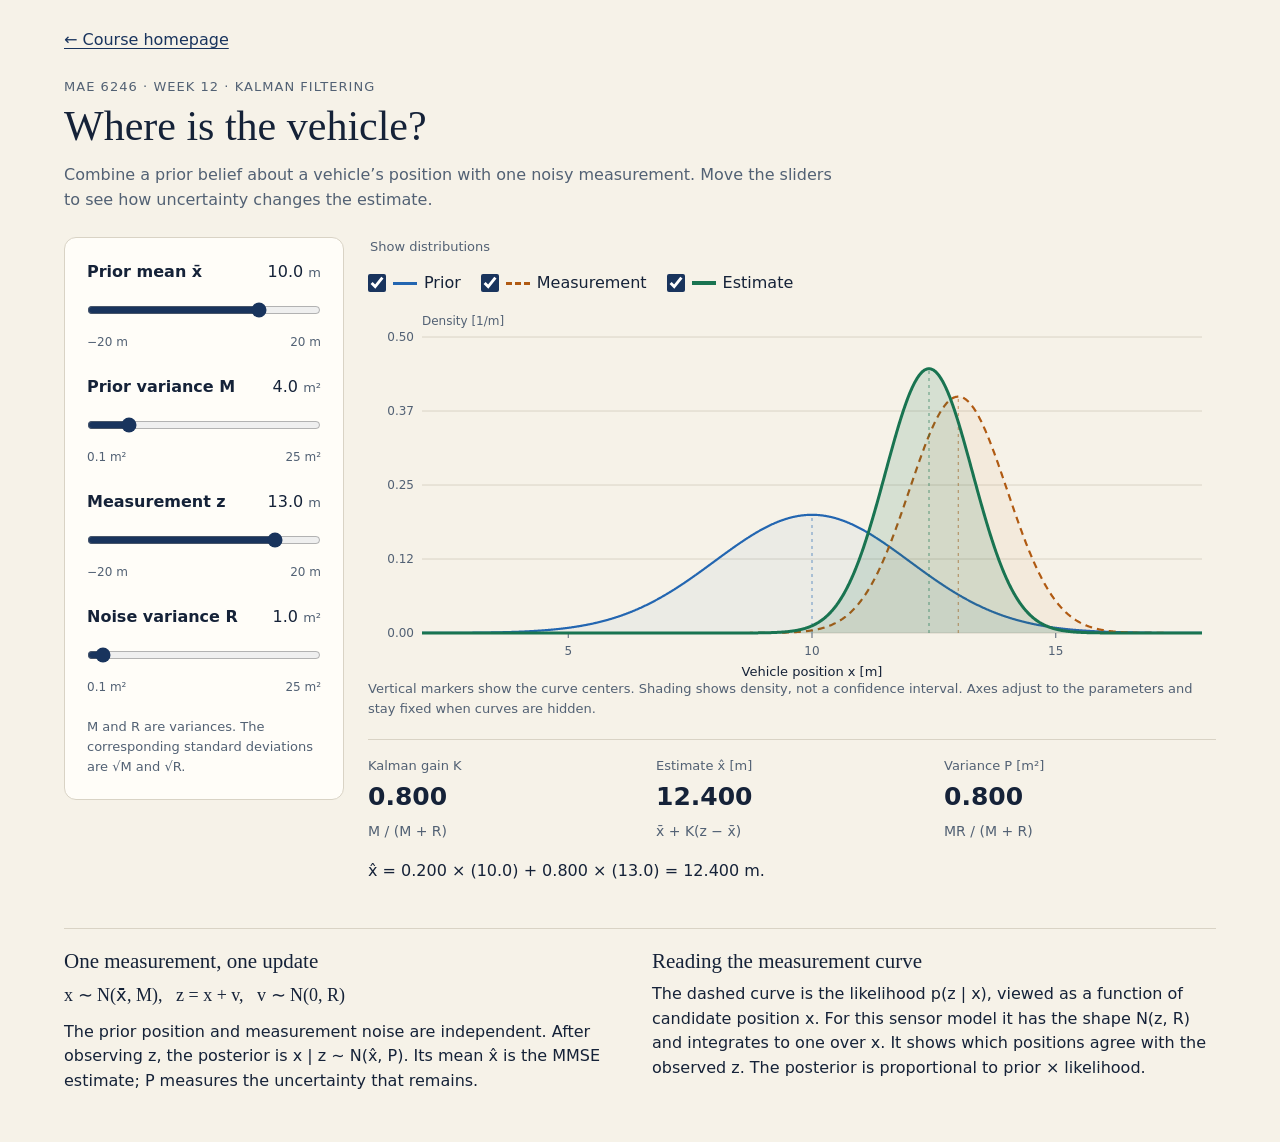
==== public/demos/gaussian-position.html @ 93001747 "Add interactive Gaussian position estimation demo for Week 12" ====
<!doctype html>
<html lang="en">
<head>
  <meta charset="utf-8">
  <meta name="viewport" content="width=device-width, initial-scale=1">
  <title>1D Position Estimation · MAE 6246</title>
  <meta name="description" content="Explore how a Gaussian prior and a noisy position measurement combine into an MMSE estimate.">
  <style>
    :root { color-scheme: light; --ink:#152238; --muted:#526174; --navy:#19345d; --paper:#fffdf8; --cream:#f6f2e8; --line:#d9d3c5; --prior:#2366b1; --measurement:#b05a12; --posterior:#197451; }
    * { box-sizing:border-box; }
    body { margin:0; background:var(--cream); color:var(--ink); font:16px/1.55 system-ui,-apple-system,"Segoe UI",sans-serif; }
    main { max-width:1200px; margin:auto; padding:28px 24px 48px; }
    a { color:var(--navy); text-underline-offset:3px; }
    .eyebrow { margin:24px 0 4px; color:var(--muted); font-size:13px; letter-spacing:.08em; text-transform:uppercase; }
    h1 { font:normal clamp(28px,4vw,42px)/1.2 Georgia,serif; margin:0 0 12px; }
    .intro { margin:0 0 24px; max-width:780px; color:var(--muted); }
    .workspace { display:grid; grid-template-columns:280px minmax(0,1fr); gap:24px; align-items:start; }
    .controls { background:var(--paper); border:1px solid var(--line); border-radius:12px; padding:22px; }
    .control + .control { margin-top:24px; }
    .label-row { display:flex; align-items:baseline; justify-content:space-between; gap:12px; }
    label { cursor:pointer; }
    .label-row label { font-weight:600; }
    output, .number { font-variant-numeric:tabular-nums; }
    .units { color:var(--muted); font-size:13px; }
    input[type=range] { width:100%; margin:10px 0 0; accent-color:var(--navy); min-height:30px; cursor:pointer; }
    .limits { display:flex; justify-content:space-between; color:var(--muted); font-size:12px; }
    .variance-note { margin:20px 0 0; color:var(--muted); font-size:13px; }
    .visual { min-width:0; }
    fieldset { border:0; padding:0; margin:0; }
    legend { font-size:13px; color:var(--muted); margin-bottom:8px; }
    .toggles { display:flex; flex-wrap:wrap; gap:8px 20px; }
    .toggle { display:flex; gap:7px; align-items:center; min-height:36px; }
    input[type=checkbox] { width:18px; height:18px; margin:0; accent-color:var(--navy); }
    .swatch { width:24px; border-top:3px solid var(--prior); }
    .swatch.measurement { border-color:var(--measurement); border-top-style:dashed; }
    .swatch.posterior { border-color:var(--posterior); border-top-width:4px; }
    #plot { display:block; width:100%; height:370px; margin-top:8px; overflow:visible; }
    .caption { color:var(--muted); font-size:13px; margin:0 0 20px; }
    .results { display:grid; grid-template-columns:repeat(3,minmax(0,1fr)); border-top:1px solid var(--line); padding-top:16px; gap:16px; }
    .result-label { color:var(--muted); font-size:13px; }
    .result-value { font-size:25px; font-weight:600; margin-top:2px; }
    .formula { color:var(--muted); font-size:14px; margin-top:4px; }
    .explanation { border-top:1px solid var(--line); margin-top:28px; padding-top:20px; display:grid; grid-template-columns:1fr 1fr; gap:24px; }
    .explanation h2 { font:normal 21px Georgia,serif; margin:0 0 8px; }
    .explanation p { margin:0; }
    .equation { font-family:Georgia,serif; font-size:18px; margin-bottom:10px !important; }
    #update { margin-top:16px; }
    .visually-hidden { position:absolute; width:1px; height:1px; padding:0; margin:-1px; overflow:hidden; clip:rect(0,0,0,0); white-space:nowrap; border:0; }
    @media(max-width:760px) {
      main { padding:20px 16px 32px; }
      .workspace { grid-template-columns:1fr; gap:20px; }
      .controls { display:grid; grid-template-columns:1fr 1fr; gap:20px; padding:16px; }
      .control + .control { margin:0; }
      .variance-note { grid-column:1/-1; margin:0; }
      .explanation { grid-template-columns:1fr; }
      #plot { height:320px; }
      .result-value { font-size:22px; }
    }
    @media(max-width:390px) { .controls { grid-template-columns:1fr; } .results { gap:8px; } .formula { font-size:12px; } }
  </style>
</head>
<body>
<main>
  <a href="../index.html#week12">← Course homepage</a>
  <p class="eyebrow">MAE 6246 · Week 12 · Kalman filtering</p>
  <h1>Where is the vehicle?</h1>
  <p class="intro">Combine a prior belief about a vehicle’s position with one noisy measurement. Move the sliders to see how uncertainty changes the estimate.</p>
  <div class="workspace">
    <section class="controls" aria-label="Prior and measurement parameters">
      <div class="control">
        <div class="label-row"><label for="mean">Prior mean x̄</label><span><output id="mean-value" for="mean">10.0</output> <span class="units">m</span></span></div>
        <input id="mean" type="range" min="-20" max="20" step="0.1" value="10">
        <div class="limits"><span>−20 m</span><span>20 m</span></div>
      </div>
      <div class="control">
        <div class="label-row"><label for="M">Prior variance M</label><span><output id="M-value" for="M">4.0</output> <span class="units">m²</span></span></div>
        <input id="M" type="range" min="0.1" max="25" step="0.1" value="4">
        <div class="limits"><span>0.1 m²</span><span>25 m²</span></div>
      </div>
      <div class="control">
        <div class="label-row"><label for="z">Measurement z</label><span><output id="z-value" for="z">13.0</output> <span class="units">m</span></span></div>
        <input id="z" type="range" min="-20" max="20" step="0.1" value="13">
        <div class="limits"><span>−20 m</span><span>20 m</span></div>
      </div>
      <div class="control">
        <div class="label-row"><label for="R">Noise variance R</label><span><output id="R-value" for="R">1.0</output> <span class="units">m²</span></span></div>
        <input id="R" type="range" min="0.1" max="25" step="0.1" value="1">
        <div class="limits"><span>0.1 m²</span><span>25 m²</span></div>
      </div>
      <p class="variance-note">M and R are variances. The corresponding standard deviations are √M and √R.</p>
    </section>
    <section class="visual" aria-label="Position distributions and estimate">
      <fieldset>
        <legend>Show distributions</legend>
        <div class="toggles">
          <label class="toggle"><input type="checkbox" id="show-prior" checked><span class="swatch" aria-hidden="true"></span>Prior</label>
          <label class="toggle"><input type="checkbox" id="show-measurement" checked><span class="swatch measurement" aria-hidden="true"></span>Measurement</label>
          <label class="toggle"><input type="checkbox" id="show-posterior" checked><span class="swatch posterior" aria-hidden="true"></span>Estimate</label>
        </div>
      </fieldset>
      <svg id="plot" role="img" aria-labelledby="plot-title plot-description"></svg>
      <p class="caption">Vertical markers show the curve centers. Shading shows density, not a confidence interval. Axes adjust to the parameters and stay fixed when curves are hidden.</p>
      <div class="results">
        <div><div class="result-label">Kalman gain K</div><div class="result-value number" id="gain">0.800</div><div class="formula">M / (M + R)</div></div>
        <div><div class="result-label">Estimate x̂ <span class="units">[m]</span></div><div class="result-value number" id="estimate">12.400</div><div class="formula">x̄ + K(z − x̄)</div></div>
        <div><div class="result-label">Variance P <span class="units">[m²]</span></div><div class="result-value number" id="variance">0.800</div><div class="formula">MR / (M + R)</div></div>
      </div>
      <p id="update" class="number">x̂ = 0.200 × 10.0 + 0.800 × 13.0 = 12.400 m.</p>
      <p id="announcement" class="visually-hidden" aria-live="polite" aria-atomic="true"></p>
    </section>
  </div>
  <div class="explanation">
    <section>
      <h2>One measurement, one update</h2>
      <p class="equation">x ∼ N(x̄, M), &nbsp; z = x + v, &nbsp; v ∼ N(0, R)</p>
      <p>The prior position and measurement noise are independent. After observing z, the posterior is x | z ∼ N(x̂, P). Its mean x̂ is the MMSE estimate; P measures the uncertainty that remains.</p>
    </section>
    <section>
      <h2>Reading the measurement curve</h2>
      <p>The dashed curve is the likelihood p(z | x), viewed as a function of candidate position x. For this sensor model it has the shape N(z, R) and integrates to one over x. It shows which positions agree with the observed z. The posterior is proportional to prior × likelihood.</p>
    </section>
  </div>
  <noscript><p>This interactive demonstration requires JavaScript.</p></noscript>
</main>
<script>
(() => {
  'use strict';
  const svg = document.getElementById('plot');
  const ids = ['mean', 'M', 'z', 'R'];
  const controls = Object.fromEntries(ids.map(id => [id, document.getElementById(id)]));
  const visibility = Object.fromEntries(['prior','measurement','posterior'].map(id => [id, document.getElementById('show-' + id)]));
  const ns = 'http://www.w3.org/2000/svg';
  const fmt = (value, digits=3) => (Math.abs(value) < 0.5 * 10 ** -digits ? 0 : value).toFixed(digits);
  function add(tag, attrs={}, text, parent=svg) {
    const el = document.createElementNS(ns, tag);
    for (const [key,value] of Object.entries(attrs)) el.setAttribute(key, value);
    if (text !== undefined) el.textContent = text;
    parent.appendChild(el);
    return el;
  }
  function tickStep(span, count) {
    const raw = span/count, power = 10 ** Math.floor(Math.log10(raw)), scaled = raw/power;
    return (scaled <= 1 ? 1 : scaled <= 2 ? 2 : scaled <= 5 ? 5 : 10)*power;
  }
  function render(announce=false) {
    const mean = Number(controls.mean.value), M = Number(controls.M.value);
    const z = Number(controls.z.value), R = Number(controls.R.value);
    const K = M/(M+R), estimate = mean + K*(z-mean), P = M*R/(M+R);
    for (const id of ids) document.getElementById(id+'-value').textContent = fmt(Number(controls[id].value),1);
    document.getElementById('gain').textContent = fmt(K);
    document.getElementById('estimate').textContent = fmt(estimate);
    document.getElementById('variance').textContent = fmt(P);
    document.getElementById('update').textContent = `x̂ = ${fmt(1-K)} × (${fmt(mean,1)}) + ${fmt(K)} × (${fmt(z,1)}) = ${fmt(estimate)} m.`;
    const summary = `Posterior mean ${fmt(estimate)} meters, variance ${fmt(P)} square meters. Kalman gain ${fmt(K)}.`;
    if (announce) document.getElementById('announcement').textContent = summary;
    const series = [
      {id:'prior', name:'Prior', mean, variance:M, color:'var(--prior)', dash:''},
      {id:'measurement', name:'Measurement likelihood', mean:z, variance:R, color:'var(--measurement)', dash:'7 5'},
      {id:'posterior', name:'Posterior', mean:estimate, variance:P, color:'var(--posterior)', dash:''}
    ];
    const width = svg.clientWidth, height = svg.clientHeight;
    const margin = {left:54, right:14, top:28, bottom:46};
    const innerW = width-margin.left-margin.right, innerH = height-margin.top-margin.bottom;
    const low = Math.min(...series.map(s => s.mean-4*Math.sqrt(s.variance)));
    const high = Math.max(...series.map(s => s.mean+4*Math.sqrt(s.variance)));
    const peak = Math.max(...series.map(s => 1/Math.sqrt(2*Math.PI*s.variance)))*1.12;
    const px = x => margin.left+(x-low)/(high-low)*innerW;
    const py = y => margin.top+innerH*(1-y/peak);
    svg.setAttribute('viewBox',`0 0 ${width} ${height}`);
    svg.replaceChildren();
    add('title',{id:'plot-title'},'Prior, measurement likelihood, and posterior over vehicle position');
    add('desc',{id:'plot-description'},summary+' Visible curves: '+series.filter(s => visibility[s.id].checked).map(s => s.name).join(', ')+'.');
    add('text',{x:margin.left,y:16,fill:'var(--muted)','font-size':12},'Density [1/m]');
    for (let i=0;i<=4;i++) {
      const value=peak*i/4, y=py(value);
      add('line',{x1:margin.left,x2:width-margin.right,y1:y,y2:y,stroke:'var(--line)','stroke-width':1});
      add('text',{x:margin.left-8,y:y+4,'text-anchor':'end',fill:'var(--muted)','font-size':12},fmt(value,2));
    }
    const step = tickStep(high-low,width<430 ? 4 : 7);
    for (let x=Math.ceil(low/step)*step;x<=high+step*1e-8;x+=step) {
      add('line',{x1:px(x),x2:px(x),y1:py(0),y2:py(0)+5,stroke:'var(--muted)'});
      add('text',{x:px(x),y:py(0)+22,'text-anchor':'middle',fill:'var(--muted)','font-size':12},fmt(x,step<1 ? 1 : 0));
    }
    for (const s of series) {
      const group=add('g',{'data-series':s.id,display:visibility[s.id].checked?'inline':'none'});
      const density = x => Math.exp(-0.5*(x-s.mean)**2/s.variance)/Math.sqrt(2*Math.PI*s.variance);
      const points = Array.from({length:1601},(_,i) => {const x=low+(high-low)*i/1600; return `${px(x).toFixed(2)},${py(density(x)).toFixed(2)}`;});
      const path='M'+points.join(' L');
      add('path',{d:`${path} L${px(high)},${py(0)} L${px(low)},${py(0)} Z`,fill:s.color,'fill-opacity':s.id==='posterior' ? 0.14 : 0.05,stroke:'none'},undefined,group);
      add('path',{d:path,fill:'none',stroke:s.color,'stroke-width':s.id==='posterior'?3:2.2,'stroke-dasharray':s.dash},undefined,group);
      add('line',{x1:px(s.mean),x2:px(s.mean),y1:py(0),y2:py(density(s.mean)),stroke:s.color,'stroke-width':1,'stroke-dasharray':'3 4',opacity:0.65},undefined,group);
    }
    add('text',{x:margin.left+innerW/2,y:height-3,'text-anchor':'middle',fill:'var(--ink)','font-size':13},'Vehicle position x [m]');
    if (!series.some(s => visibility[s.id].checked)) add('text',{x:margin.left+innerW/2,y:margin.top+innerH/2,'text-anchor':'middle',fill:'var(--muted)','font-size':12},'Select a curve to display.');
  }
  for (const control of Object.values(controls)) {
    control.addEventListener('input',()=>render());
    control.addEventListener('change',()=>render(true));
  }
  for (const checkbox of Object.values(visibility)) checkbox.addEventListener('change',()=>render(true));
  new ResizeObserver(()=>render()).observe(svg);
  render();
})();
</script>
</body>
</html>
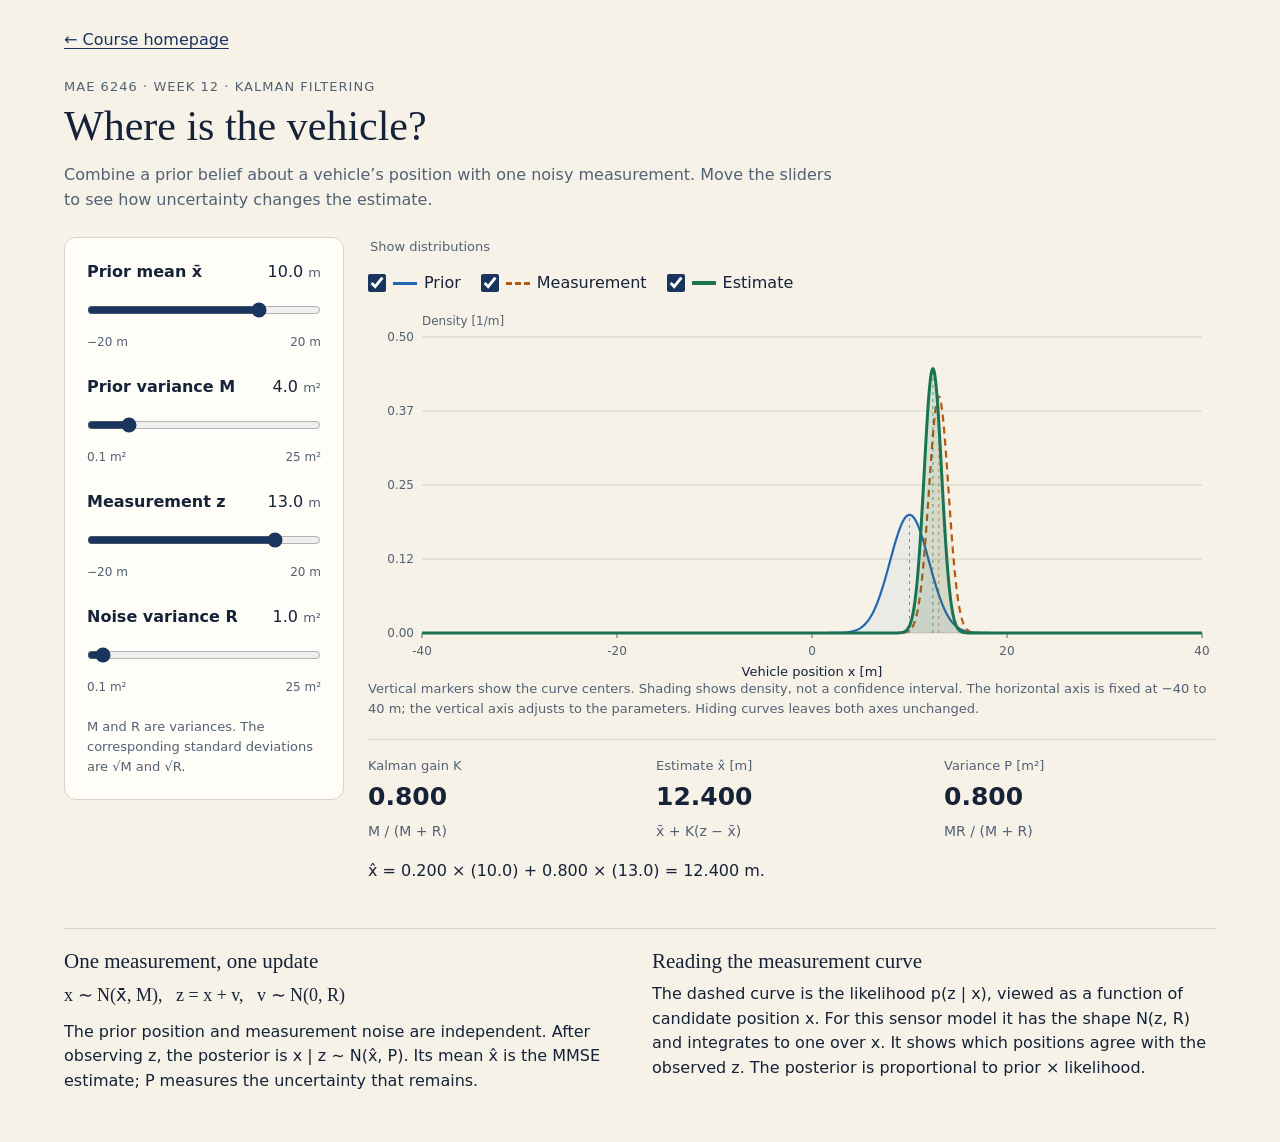
==== commit 0f4e7f51: "Fix position demo horizontal axis limits" ====
--- a/public/demos/gaussian-position.html
+++ b/public/demos/gaussian-position.html
@@ -99,7 +99,7 @@
         </div>
       </fieldset>
       <svg id="plot" role="img" aria-labelledby="plot-title plot-description"></svg>
-      <p class="caption">Vertical markers show the curve centers. Shading shows density, not a confidence interval. Axes adjust to the parameters and stay fixed when curves are hidden.</p>
+      <p class="caption">Vertical markers show the curve centers. Shading shows density, not a confidence interval. The horizontal axis is fixed at −40 to 40 m; the vertical axis adjusts to the parameters. Hiding curves leaves both axes unchanged.</p>
       <div class="results">
         <div><div class="result-label">Kalman gain K</div><div class="result-value number" id="gain">0.800</div><div class="formula">M / (M + R)</div></div>
         <div><div class="result-label">Estimate x̂ <span class="units">[m]</span></div><div class="result-value number" id="estimate">12.400</div><div class="formula">x̄ + K(z − x̄)</div></div>
@@ -161,8 +161,8 @@
     const width = svg.clientWidth, height = svg.clientHeight;
     const margin = {left:54, right:14, top:28, bottom:46};
     const innerW = width-margin.left-margin.right, innerH = height-margin.top-margin.bottom;
-    const low = Math.min(...series.map(s => s.mean-4*Math.sqrt(s.variance)));
-    const high = Math.max(...series.map(s => s.mean+4*Math.sqrt(s.variance)));
+    const low = -40;
+    const high = 40;
     const peak = Math.max(...series.map(s => 1/Math.sqrt(2*Math.PI*s.variance)))*1.12;
     const px = x => margin.left+(x-low)/(high-low)*innerW;
     const py = y => margin.top+innerH*(1-y/peak);
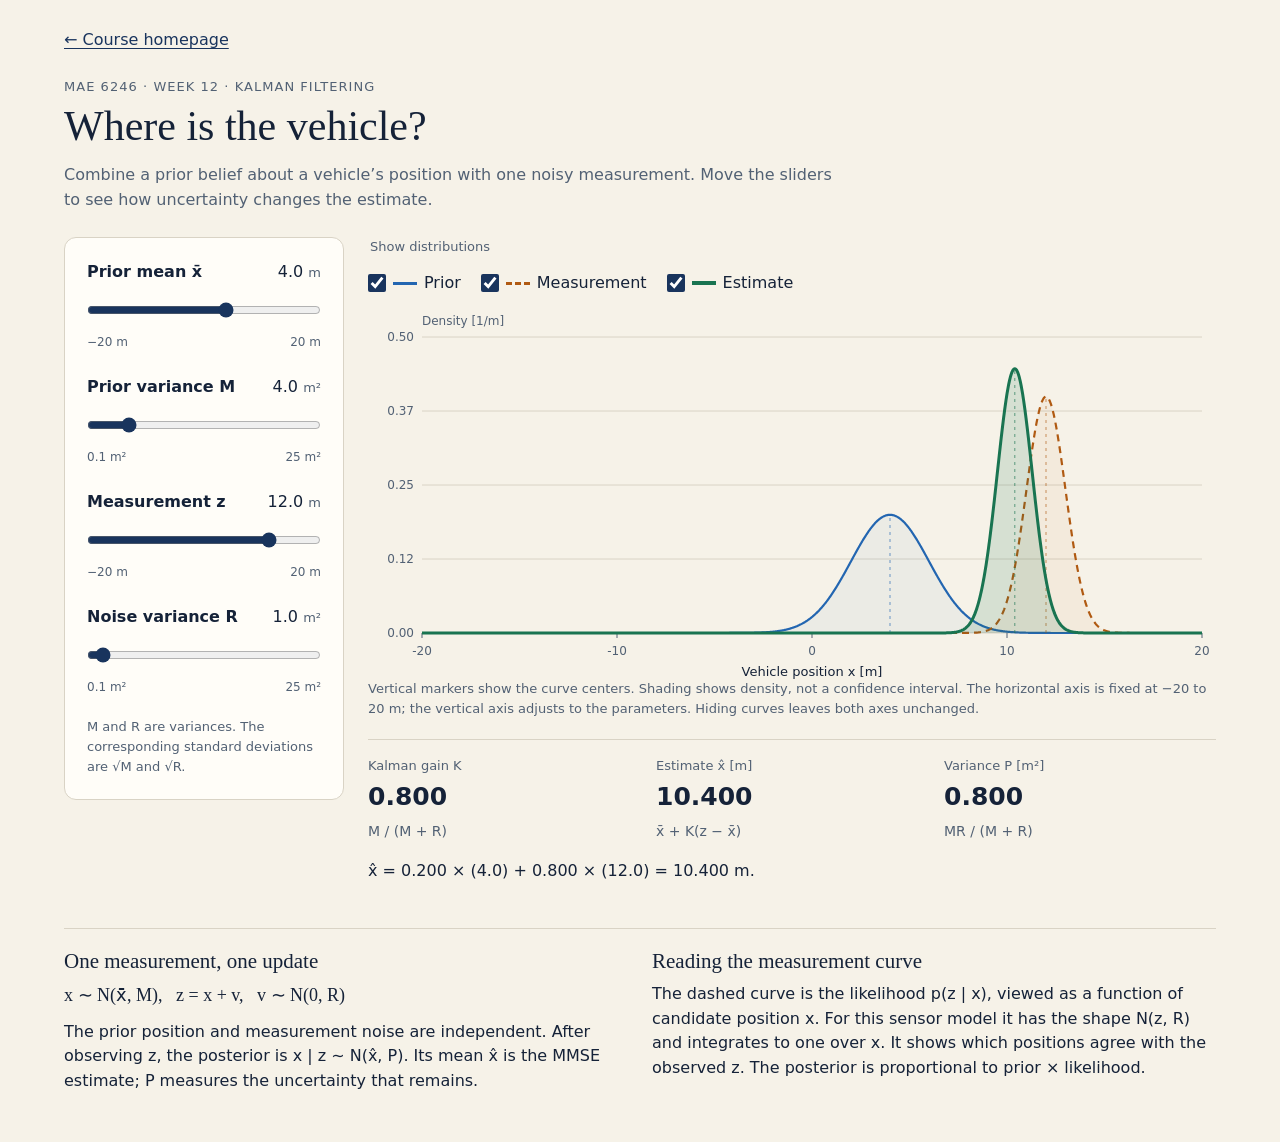
==== commit 5692d3fe: "Adjust position demo initial values and axis range" ====
--- a/public/demos/gaussian-position.html
+++ b/public/demos/gaussian-position.html
@@ -68,8 +68,8 @@
   <div class="workspace">
     <section class="controls" aria-label="Prior and measurement parameters">
       <div class="control">
-        <div class="label-row"><label for="mean">Prior mean x̄</label><span><output id="mean-value" for="mean">10.0</output> <span class="units">m</span></span></div>
-        <input id="mean" type="range" min="-20" max="20" step="0.1" value="10">
+        <div class="label-row"><label for="mean">Prior mean x̄</label><span><output id="mean-value" for="mean">4.0</output> <span class="units">m</span></span></div>
+        <input id="mean" type="range" min="-20" max="20" step="0.1" value="4">
         <div class="limits"><span>−20 m</span><span>20 m</span></div>
       </div>
       <div class="control">
@@ -78,8 +78,8 @@
         <div class="limits"><span>0.1 m²</span><span>25 m²</span></div>
       </div>
       <div class="control">
-        <div class="label-row"><label for="z">Measurement z</label><span><output id="z-value" for="z">13.0</output> <span class="units">m</span></span></div>
-        <input id="z" type="range" min="-20" max="20" step="0.1" value="13">
+        <div class="label-row"><label for="z">Measurement z</label><span><output id="z-value" for="z">12.0</output> <span class="units">m</span></span></div>
+        <input id="z" type="range" min="-20" max="20" step="0.1" value="12">
         <div class="limits"><span>−20 m</span><span>20 m</span></div>
       </div>
       <div class="control">
@@ -99,13 +99,13 @@
         </div>
       </fieldset>
       <svg id="plot" role="img" aria-labelledby="plot-title plot-description"></svg>
-      <p class="caption">Vertical markers show the curve centers. Shading shows density, not a confidence interval. The horizontal axis is fixed at −40 to 40 m; the vertical axis adjusts to the parameters. Hiding curves leaves both axes unchanged.</p>
+      <p class="caption">Vertical markers show the curve centers. Shading shows density, not a confidence interval. The horizontal axis is fixed at −20 to 20 m; the vertical axis adjusts to the parameters. Hiding curves leaves both axes unchanged.</p>
       <div class="results">
         <div><div class="result-label">Kalman gain K</div><div class="result-value number" id="gain">0.800</div><div class="formula">M / (M + R)</div></div>
-        <div><div class="result-label">Estimate x̂ <span class="units">[m]</span></div><div class="result-value number" id="estimate">12.400</div><div class="formula">x̄ + K(z − x̄)</div></div>
+        <div><div class="result-label">Estimate x̂ <span class="units">[m]</span></div><div class="result-value number" id="estimate">10.400</div><div class="formula">x̄ + K(z − x̄)</div></div>
         <div><div class="result-label">Variance P <span class="units">[m²]</span></div><div class="result-value number" id="variance">0.800</div><div class="formula">MR / (M + R)</div></div>
       </div>
-      <p id="update" class="number">x̂ = 0.200 × 10.0 + 0.800 × 13.0 = 12.400 m.</p>
+      <p id="update" class="number">x̂ = 0.200 × 4.0 + 0.800 × 12.0 = 10.400 m.</p>
       <p id="announcement" class="visually-hidden" aria-live="polite" aria-atomic="true"></p>
     </section>
   </div>
@@ -161,8 +161,8 @@
     const width = svg.clientWidth, height = svg.clientHeight;
     const margin = {left:54, right:14, top:28, bottom:46};
     const innerW = width-margin.left-margin.right, innerH = height-margin.top-margin.bottom;
-    const low = -40;
-    const high = 40;
+    const low = -20;
+    const high = 20;
     const peak = Math.max(...series.map(s => 1/Math.sqrt(2*Math.PI*s.variance)))*1.12;
     const px = x => margin.left+(x-low)/(high-low)*innerW;
     const py = y => margin.top+innerH*(1-y/peak);
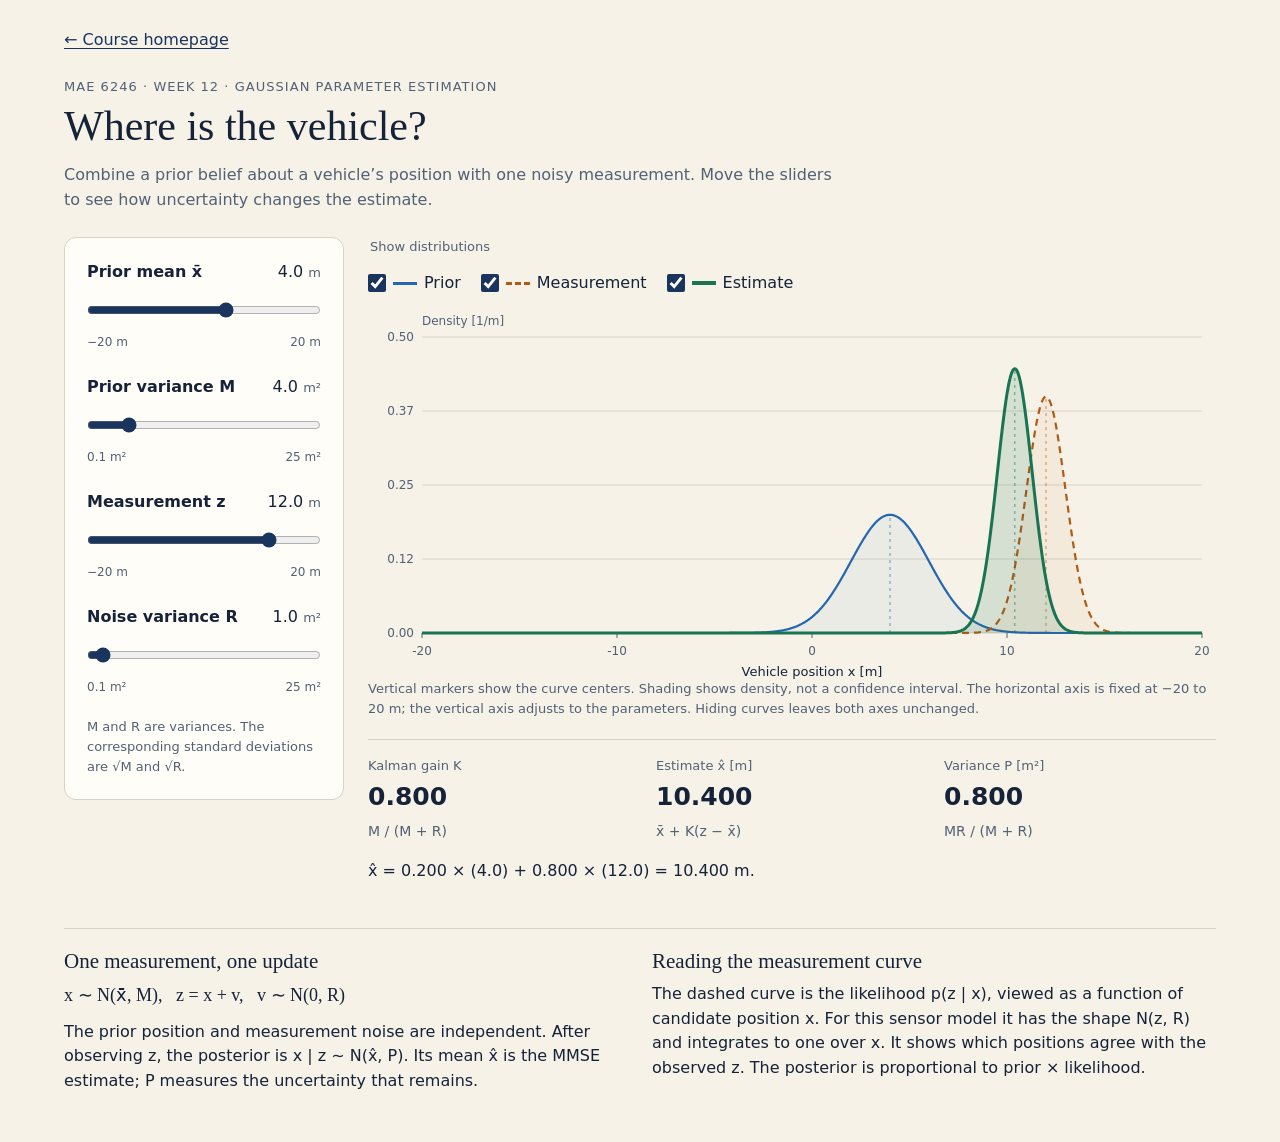
==== commit 88ff5fe2: "Publish Week 12 estimation notes and move Kalman filtering to Week 13" ====
--- a/public/demos/gaussian-position.html
+++ b/public/demos/gaussian-position.html
@@ -62,7 +62,7 @@
 <body>
 <main>
   <a href="../index.html#week12">← Course homepage</a>
-  <p class="eyebrow">MAE 6246 · Week 12 · Kalman filtering</p>
+  <p class="eyebrow">MAE 6246 · Week 12 · Gaussian parameter estimation</p>
   <h1>Where is the vehicle?</h1>
   <p class="intro">Combine a prior belief about a vehicle’s position with one noisy measurement. Move the sliders to see how uncertainty changes the estimate.</p>
   <div class="workspace">
